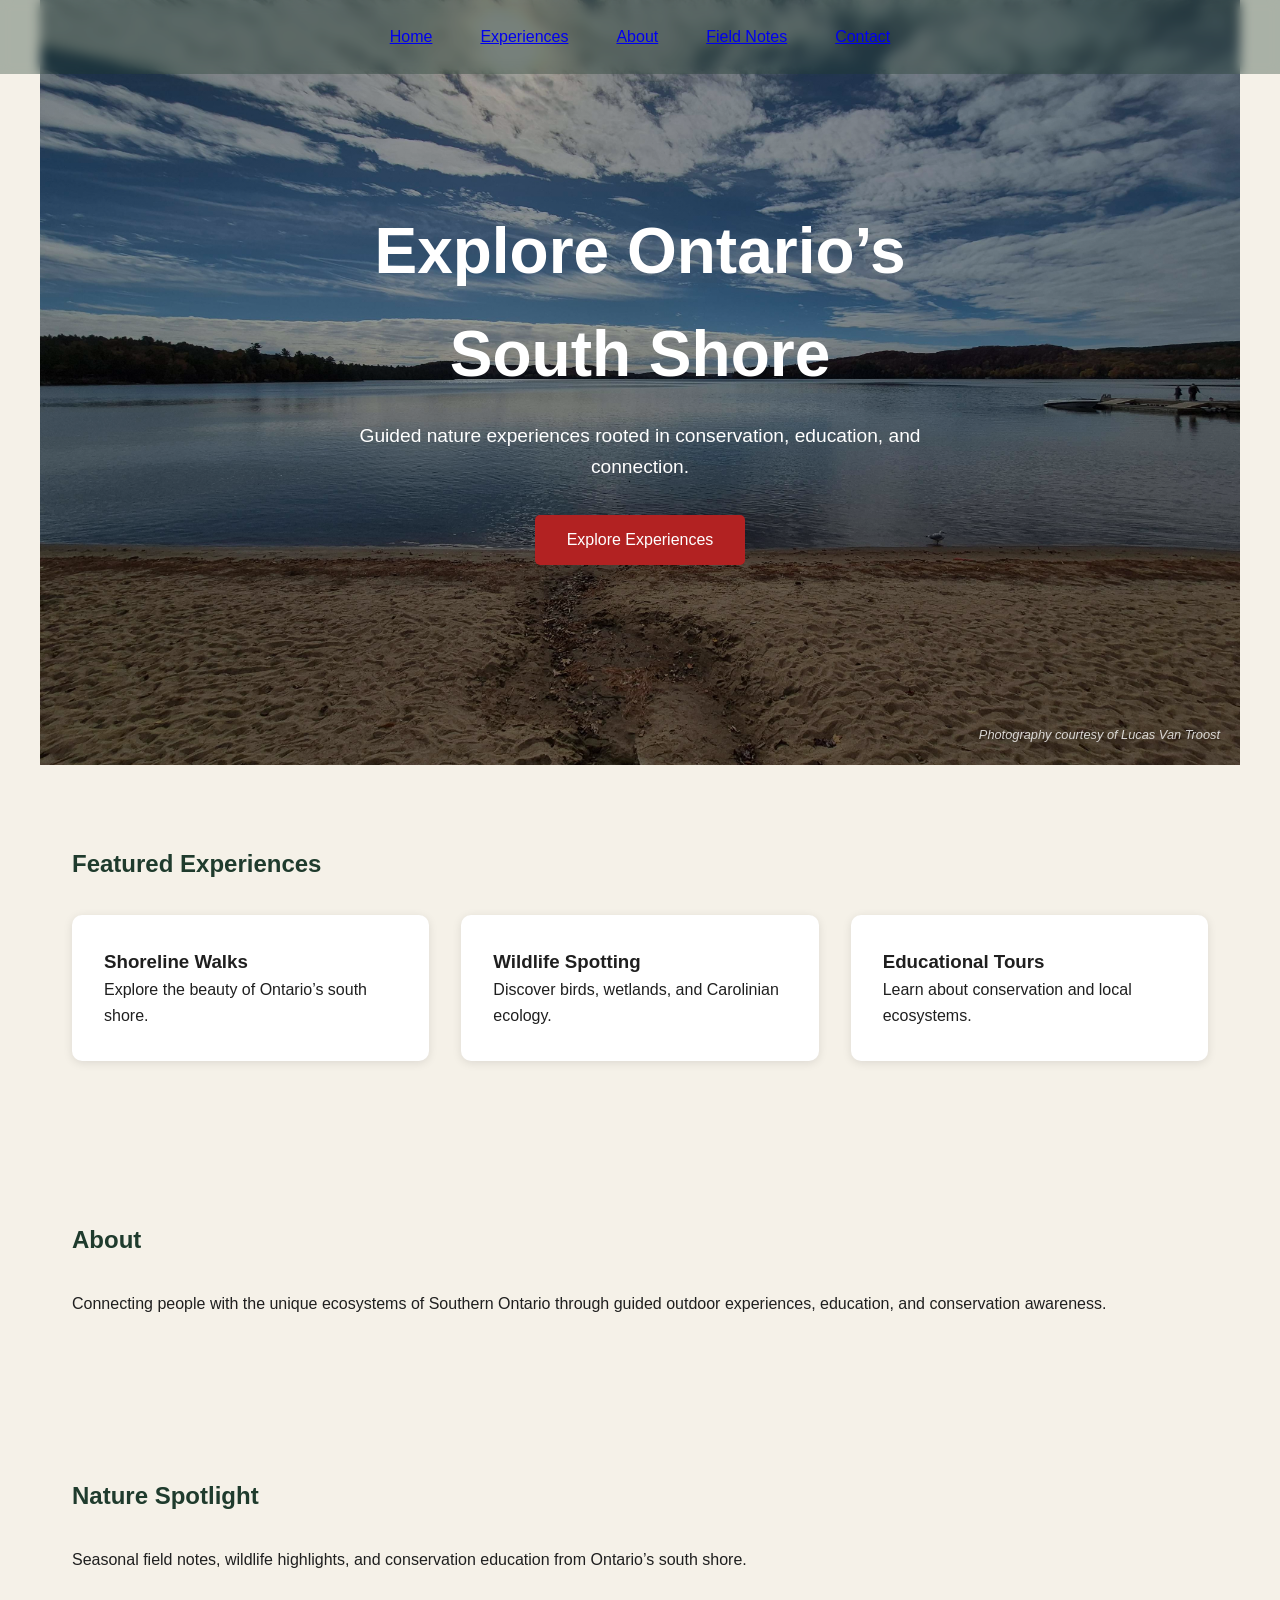
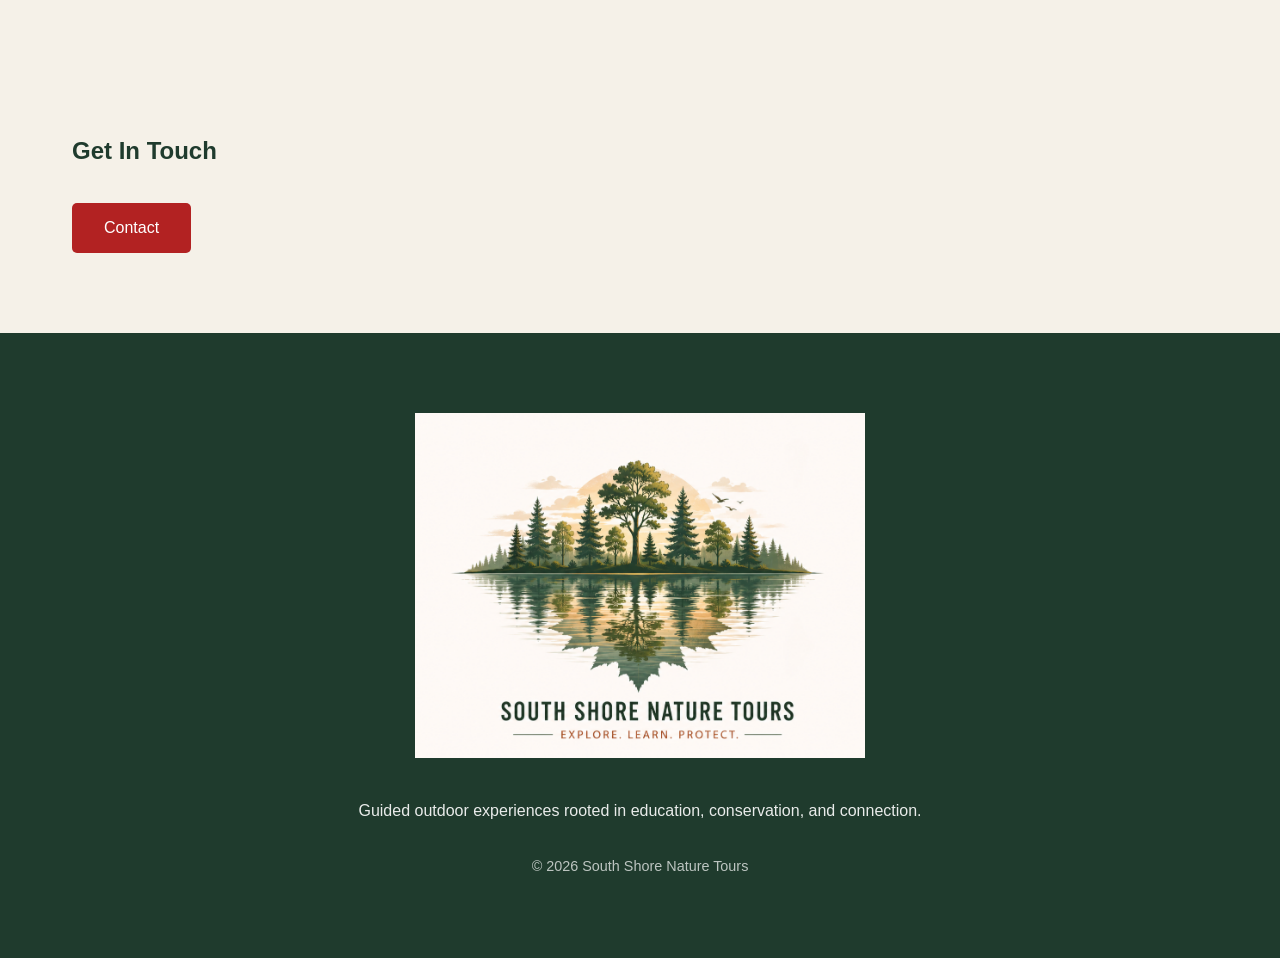
==== index.html @ 313e287e "Update index.html" ====
<!DOCTYPE html>
<html lang="en">

<head>

    <meta charset="UTF-8">
    <meta name="viewport" content="width=device-width, initial-scale=1.0">

    <title>South Shore Nature Tours</title>
<link rel="stylesheet" href="style.css">
    
</head>

<body>

    <header>

        <nav class="navbar">

            <ul class="nav-links">

                <li><a href="index.html">Home</a></li>
                <li><a href="#">Experiences</a></li>
                <li><a href="about.html">About</a></li>
                <li><a href="#">Field Notes</a></li>
                <li><a href="contact.html">Contact</a></li>

            </ul>

        </nav>

    </header>

    <section class="hero">

        <div class="hero-content">

            <h1>Explore Ontario’s South Shore</h1>

            <p>
                Guided nature experiences rooted in conservation,
                education, and connection.
            </p>

            <button>
                Explore Experiences
            </button>

        </div>

        <div class="photo-credit">
            Photography courtesy of Lucas Van Troost
        </div>

    </section>

    <section class="features">

        <h2>Featured Experiences</h2>

        <div class="cards">

            <div class="card">

                <h3>Shoreline Walks</h3>

                <p>
                    Explore the beauty of Ontario’s south shore.
                </p>

            </div>

            <div class="card">

                <h3>Wildlife Spotting</h3>

                <p>
                    Discover birds, wetlands, and Carolinian ecology.
                </p>

            </div>

            <div class="card">

                <h3>Educational Tours</h3>

                <p>
                    Learn about conservation and local ecosystems.
                </p>

            </div>

        </div>

    </section>

    <section class="about">

        <h2>About</h2>

        <p>
            Connecting people with the unique ecosystems of Southern Ontario
            through guided outdoor experiences, education, and conservation awareness.
        </p>

    </section>

    <section class="spotlight">

        <h2>Nature Spotlight</h2>

        <p>
            Seasonal field notes, wildlife highlights, and conservation
            education from Ontario’s south shore.
        </p>

    </section>

    <section class="contact">

        <h2>Get In Touch</h2>

        <button>
            Contact
        </button>

    </section>

    <footer>

    <img
        src="botlogo.png"
        alt="South Shore Nature Tours Logo"
        class="footer-logo"
    >

    <p class="footer-text">
        Guided outdoor experiences rooted in education,
        conservation, and connection.
    </p>

    <p class="copyright">
        © 2026 South Shore Nature Tours
    </p>

</footer>

</body>

</html>
---- style.css ----
* {
    margin: 0;
    padding: 0;
    box-sizing: border-box;
}

body {
    font-family: Arial, sans-serif;
    background-color: #f5f1e8;
    color: #1f1f1f;
    line-height: 1.6;
}

/* HEADER / NAVBAR */

header {
    position: absolute;
    top: 0;
    left: 0;
    width: 100%;
    z-index: 20;

    background: rgba(31, 59, 45, 0.35);
    backdrop-filter: blur(6px);
}

.navbar {
    display: flex;
    justify-content: center;
    align-items: center;

    padding: 1.5rem 2rem;
}

.logobanner-img {
    height: 35px;
    width: auto;
    display: block;
}

.nav-links {
    display: flex;
    gap: 2rem;

    list-style: none;
}

.nav-links {
    display: flex;
    gap: 3rem;

    list-style: none;
}

/* HERO */

.hero {
    position: relative;
    height: 85vh;

    display: flex;
    justify-content: center;
    align-items: center;

    text-align: center;
    color: white;

    background:
        linear-gradient(rgba(0,0,0,0.35), rgba(0,0,0,0.35)),
        url("pageheader.jpg");

    background-size: cover;
    background-position: center;
}

.hero-content {
    max-width: 700px;
    padding: 2rem;
}

.hero h1 {
    font-size: 4rem;
    margin-bottom: 1rem;
}

.hero p {
    font-size: 1.2rem;
    margin-bottom: 2rem;
}

button {
    padding: 1rem 2rem;

    border: none;
    border-radius: 5px;

    background-color: #b22222;
    color: white;

    font-size: 1rem;
    cursor: pointer;
}

.photo-credit {
    position: absolute;
    bottom: 20px;
    right: 20px;

    color: rgba(255,255,255,0.8);

    font-size: 0.8rem;
    font-style: italic;
}

/* MAIN SECTIONS */

section {
    max-width: 1200px;
    margin: auto;
    padding: 5rem 2rem;
}

h2 {
    margin-bottom: 2rem;
    color: #1f3b2d;
}

.cards {
    display: flex;
    gap: 2rem;
    flex-wrap: wrap;
}

.card {
    flex: 1 1 300px;

    background-color: white;

    padding: 2rem;

    border-radius: 10px;

    box-shadow: 0 2px 10px rgba(0,0,0,0.1);
}

/* ABOUT PAGE */

.about-page {
    max-width: 900px;
    margin: auto;
    padding: 7rem 2rem 5rem;
}

.about-page h1 {
    margin-bottom: 2rem;
    color: #1f3b2d;
}

.about-photo {
    width: 100%;
    max-width: 500px;

    display: block;

    margin: 2rem auto;

    border-radius: 10px;
}

/* FOOTER */

footer {
    background-color: #1f3b2d;
    color: white;

    text-align: center;

    padding: 5rem 2rem;
}

.footer-logo {
    width: 100%;
    max-width: 450px;

    margin-bottom: 2rem;
}

.footer-text {
    max-width: 600px;

    margin: 0 auto 2rem;

    opacity: 0.9;
}

.copyright {
    font-size: 0.9rem;
    opacity: 0.7;
}

/* MOBILE */

@media (max-width: 768px) {

    header {
        position: absolute;
    }

    .navbar {
        flex-direction: column;
        gap: 1rem;
        padding: 1rem;
    }

    .nav-links {
        flex-wrap: wrap;
        justify-content: center;
        gap: 1rem;
    }

    .logobanner-img {
        height: 30px;
    }

    .hero {
        height: auto;
        min-height: 85vh;
        padding: 9rem 1rem 5rem;
    }

    .hero h1 {
        font-size: 2.4rem;
    }

    .hero p {
        font-size: 1rem;
    }

    .photo-credit {
        right: 12px;
        bottom: 12px;
        font-size: 0.7rem;
    }

    .cards {
        flex-direction: column;
    }

    .footer-logo {
        max-width: 300px;
    }
}
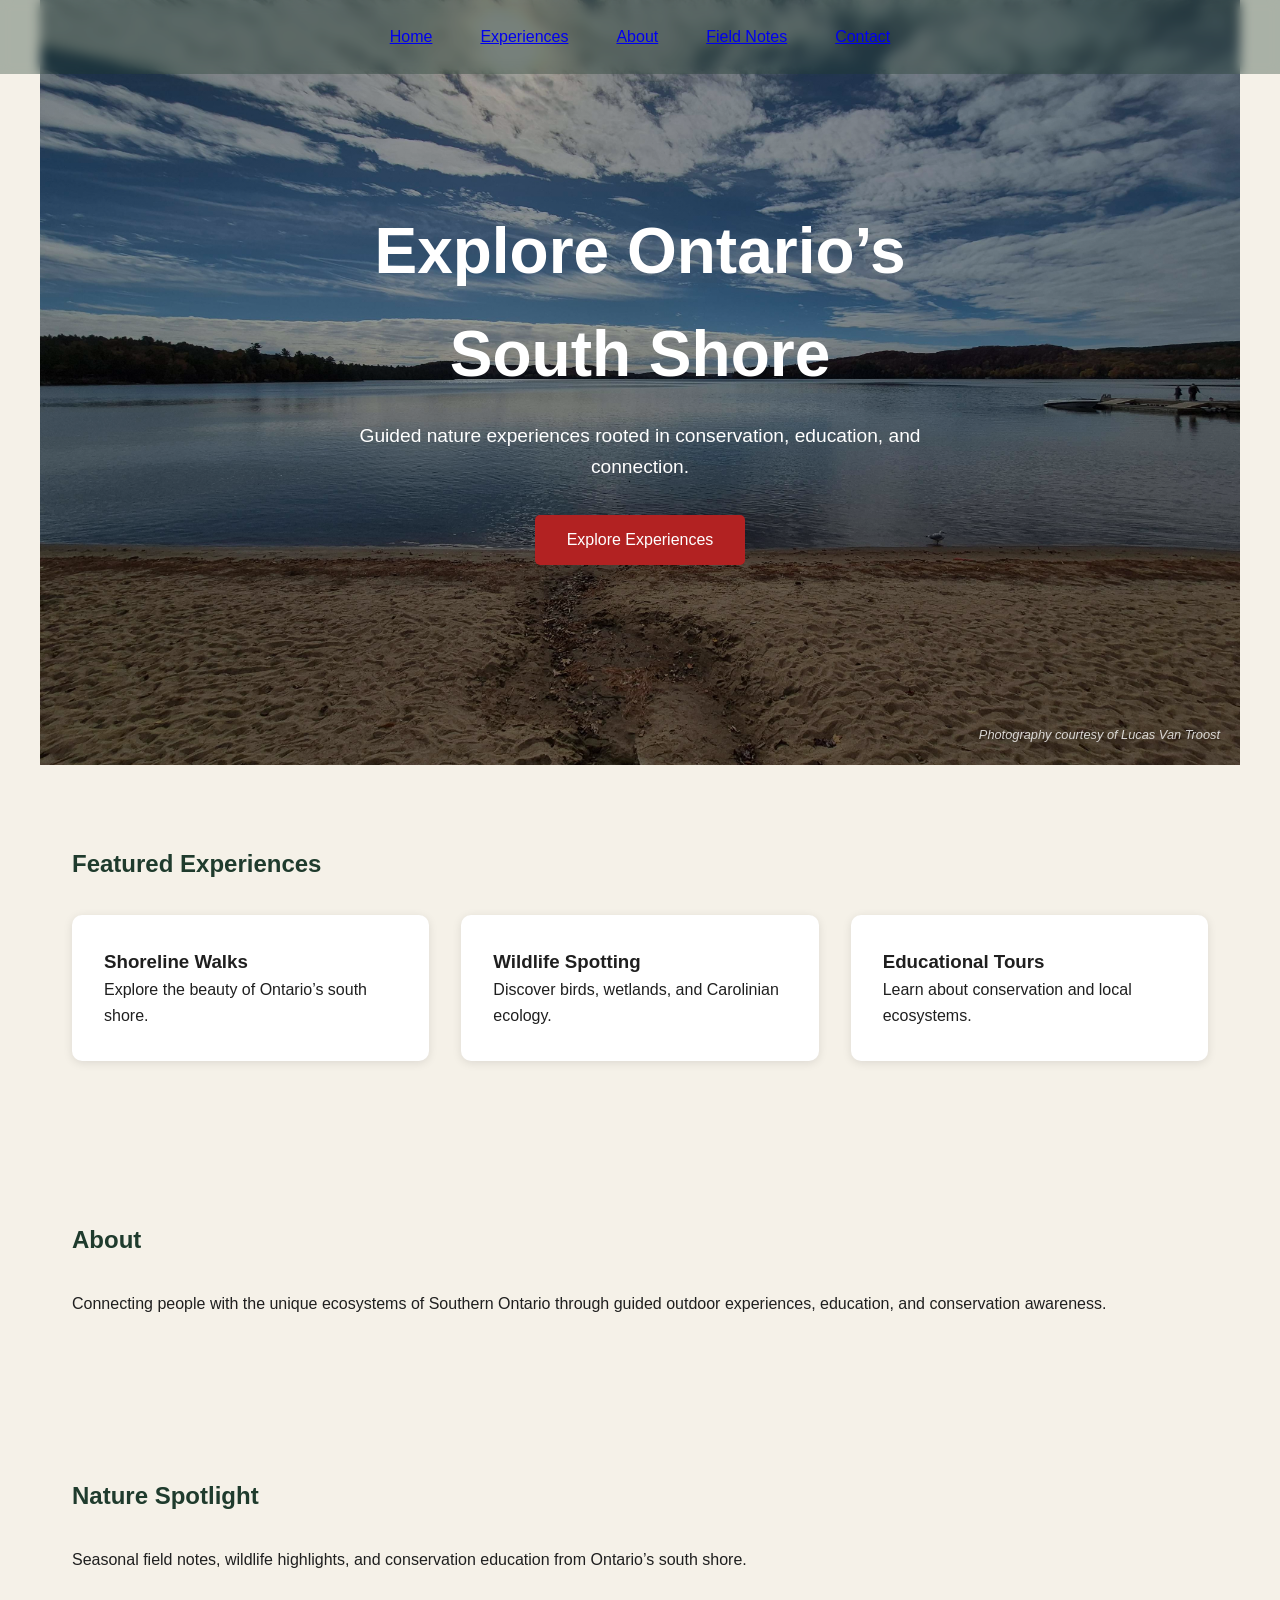
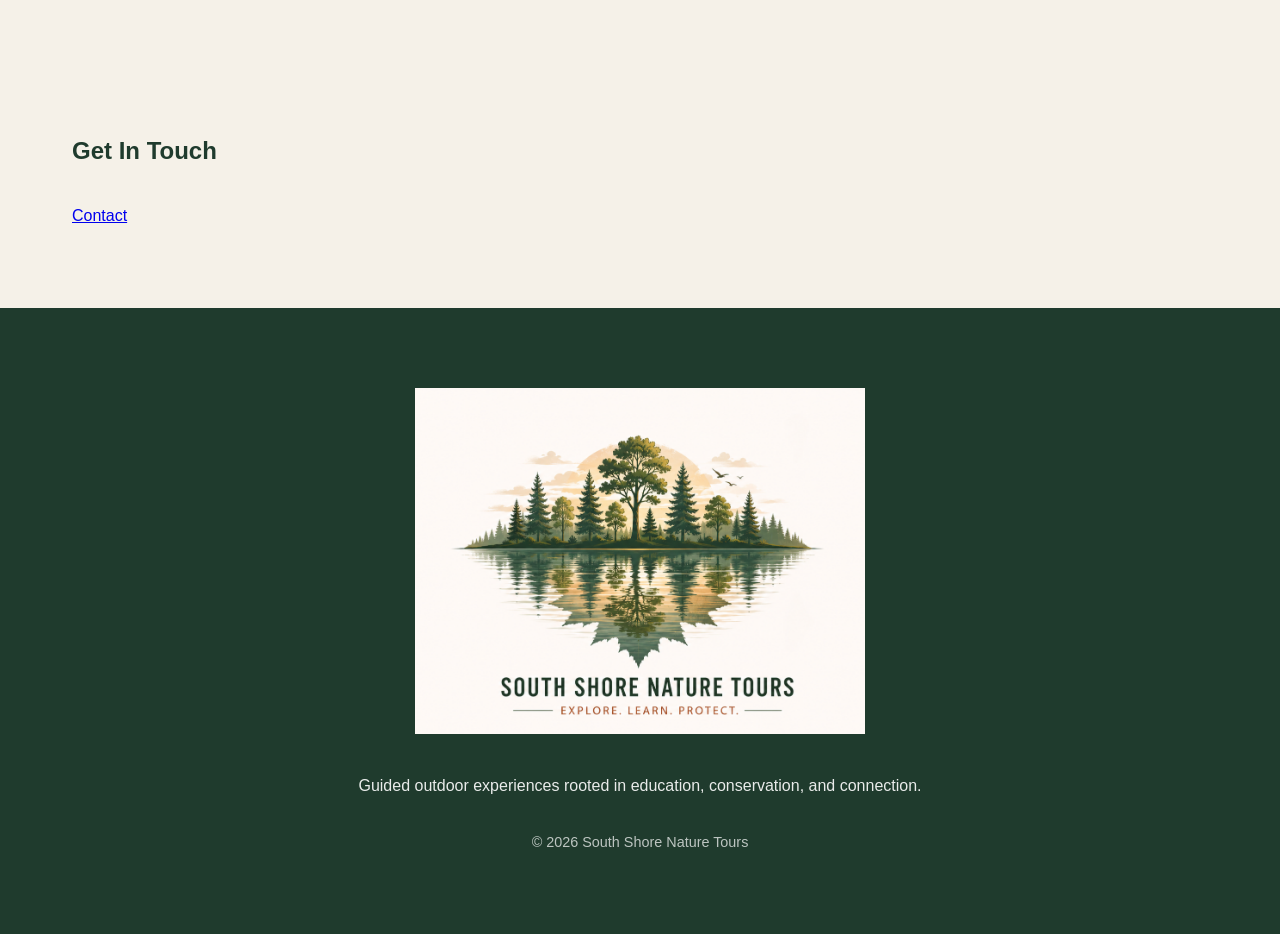
==== commit be20b616: "Update index.html" ====
--- a/index.html
+++ b/index.html
@@ -120,9 +120,9 @@
 
         <h2>Get In Touch</h2>
 
-        <button>
-            Contact
-        </button>
+        <a href="contact.html" class="button-link">
+    Contact
+        </a>
 
     </section>
 
--- a/style.css
+++ b/style.css
@@ -197,6 +197,55 @@
     font-size: 0.9rem;
     opacity: 0.7;
 }
+.social-links {
+    display: flex;
+    justify-content: center;
+    gap: 2rem;
+
+    margin-top: 2rem;
+}
+
+.social-links a {
+    color: #1f3b2d;
+
+    font-size: 3rem;
+
+    text-decoration: none;
+
+    transition: 0.3s ease;
+}
+
+.social-links a:hover {
+    transform: scale(1.15);
+}
+.social-links a {
+    color: #1f3b2d;
+
+    font-size: 3rem;
+
+    text-decoration: none;
+
+    transition: all 0.3s ease;
+}
+
+/* Instagram */
+.social-links a.instagram:hover {
+    color: #C13584;
+    transform: scale(1.15);
+}
+
+/* YouTube */
+.social-links a.youtube:hover {
+    color: #FF0000;
+    transform: scale(1.15);
+}
+
+/* Facebook */
+.social-links a.facebook:hover {
+    color: #1877F2;
+    transform: scale(1.15);
+}
+}
 
 /* MOBILE */
 
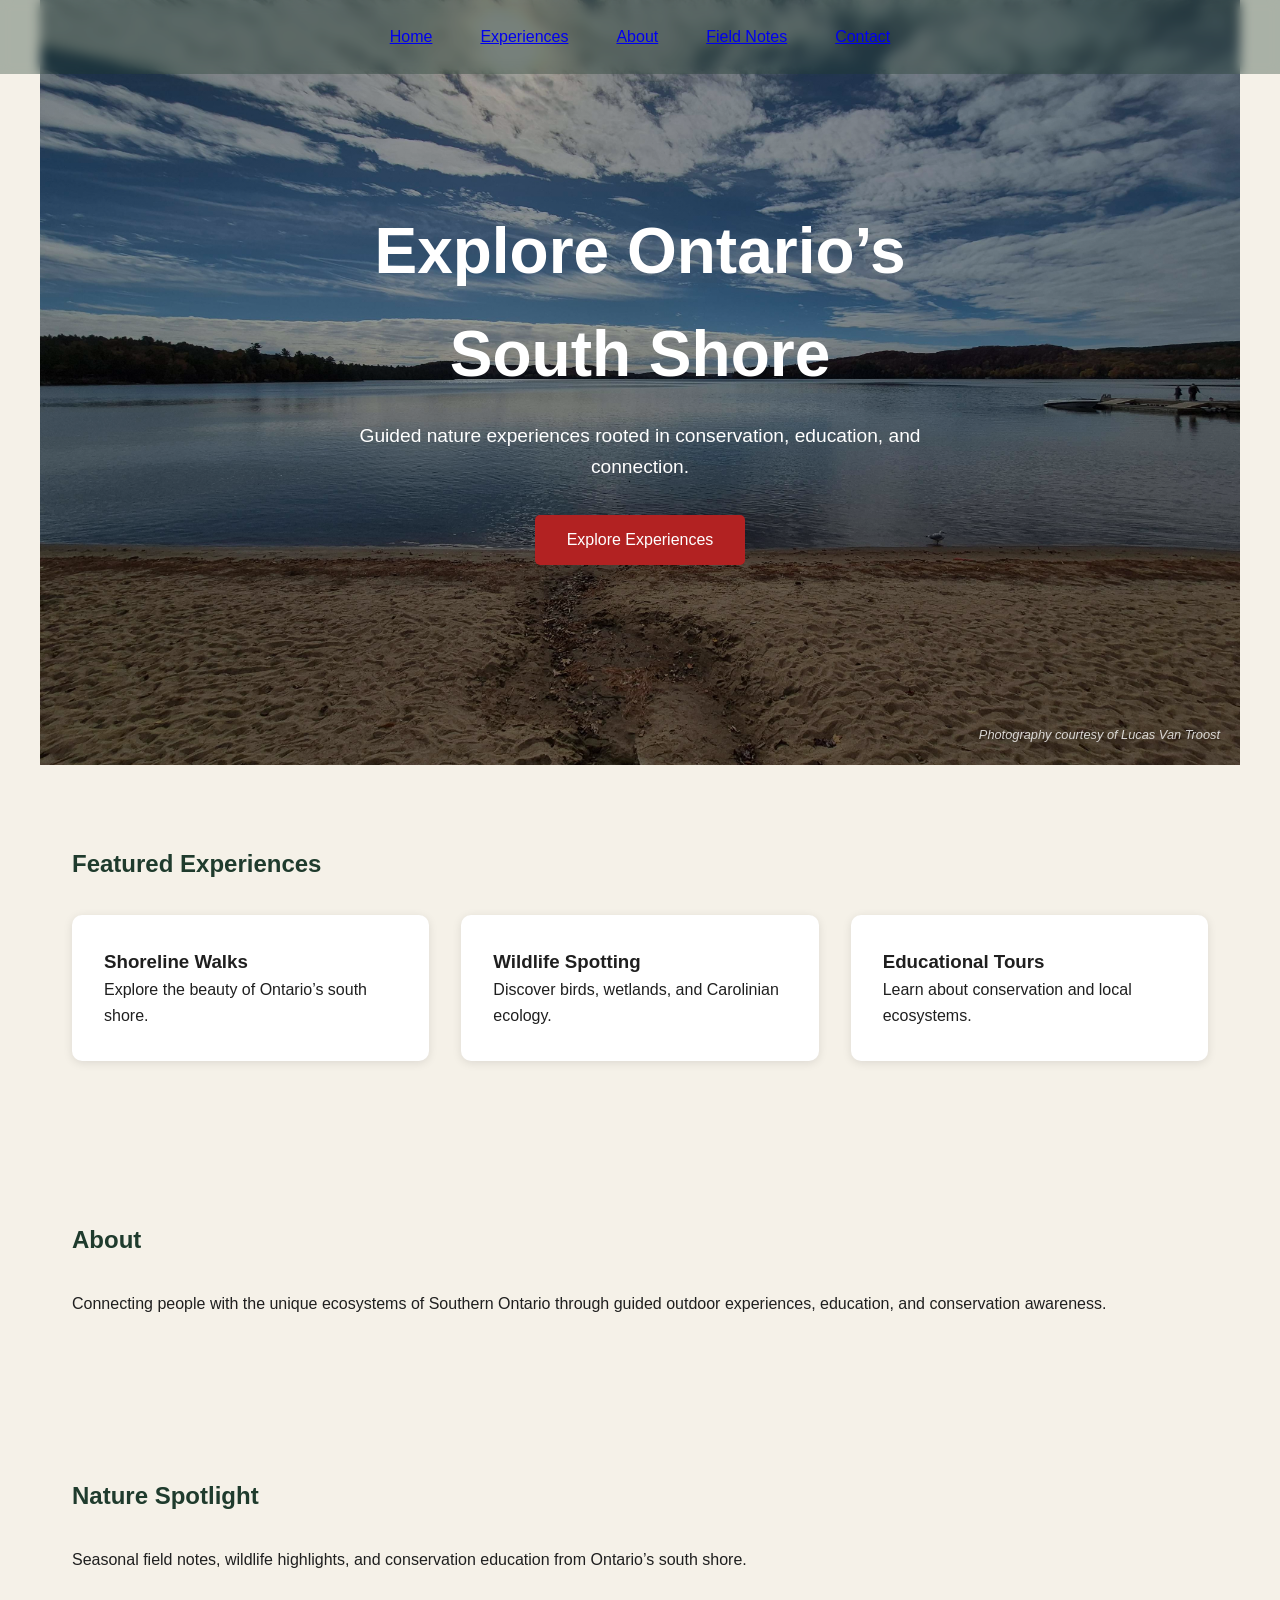
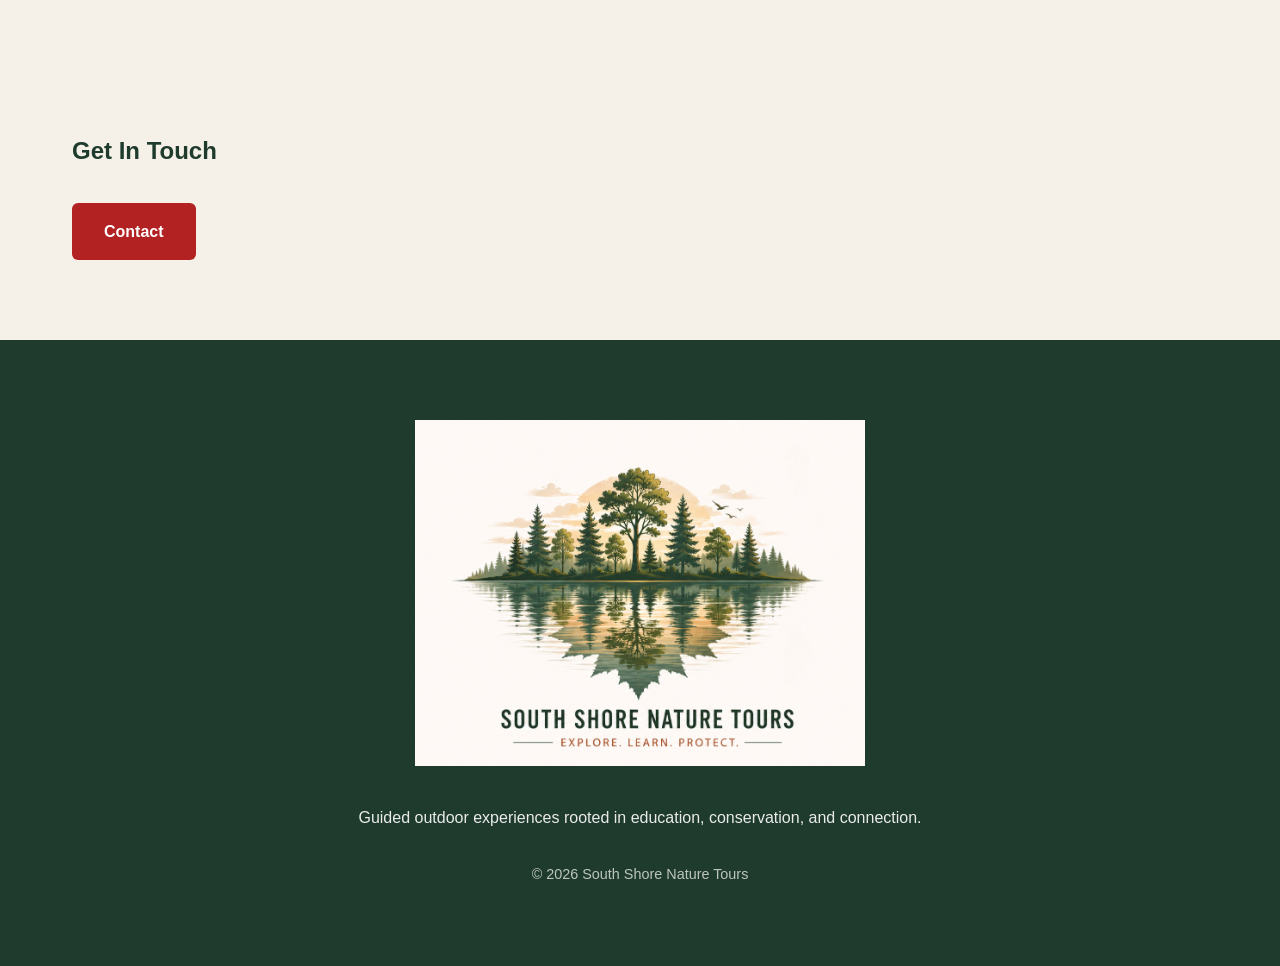
==== commit 3450cfec: "Update index.html" ====
--- a/index.html
+++ b/index.html
@@ -2,7 +2,26 @@
 <html lang="en">
 
 <head>
+<head>
 
+    <!-- Google tag (gtag.js) -->
+    <script async src="https://www.googletagmanager.com/gtag/js?id=G-XZQPD735HN"></script>
+    <script>
+      window.dataLayer = window.dataLayer || [];
+      function gtag(){dataLayer.push(arguments);}
+      gtag('js', new Date());
+
+      gtag('config', 'G-XZQPD735HN');
+    </script>
+
+    <meta charset="UTF-8">
+    <meta name="viewport" content="width=device-width, initial-scale=1.0">
+
+    <title>South Shore Nature Tours</title>
+
+    <link rel="stylesheet" href="style.css">
+
+</head>
     <meta charset="UTF-8">
     <meta name="viewport" content="width=device-width, initial-scale=1.0">
 
--- a/style.css
+++ b/style.css
@@ -245,6 +245,27 @@
     color: #1877F2;
     transform: scale(1.15);
 }
+.button-link {
+    display: inline-block;
+
+    padding: 1rem 2rem;
+
+    background-color: #b22222;
+    color: white;
+
+    text-decoration: none;
+    font-size: 1rem;
+    font-weight: bold;
+
+    border-radius: 6px;
+
+    transition: all 0.3s ease;
+}
+
+.button-link:hover {
+    background-color: #8b1a1a;
+    transform: translateY(-2px);
+}
 }
 
 /* MOBILE */
--- a/style.css
+++ b/style.css
@@ -245,6 +245,27 @@
     color: #1877F2;
     transform: scale(1.15);
 }
+.button-link {
+    display: inline-block;
+
+    padding: 1rem 2rem;
+
+    background-color: #b22222;
+    color: white;
+
+    text-decoration: none;
+    font-size: 1rem;
+    font-weight: bold;
+
+    border-radius: 6px;
+
+    transition: all 0.3s ease;
+}
+
+.button-link:hover {
+    background-color: #8b1a1a;
+    transform: translateY(-2px);
+}
 }
 
 /* MOBILE */
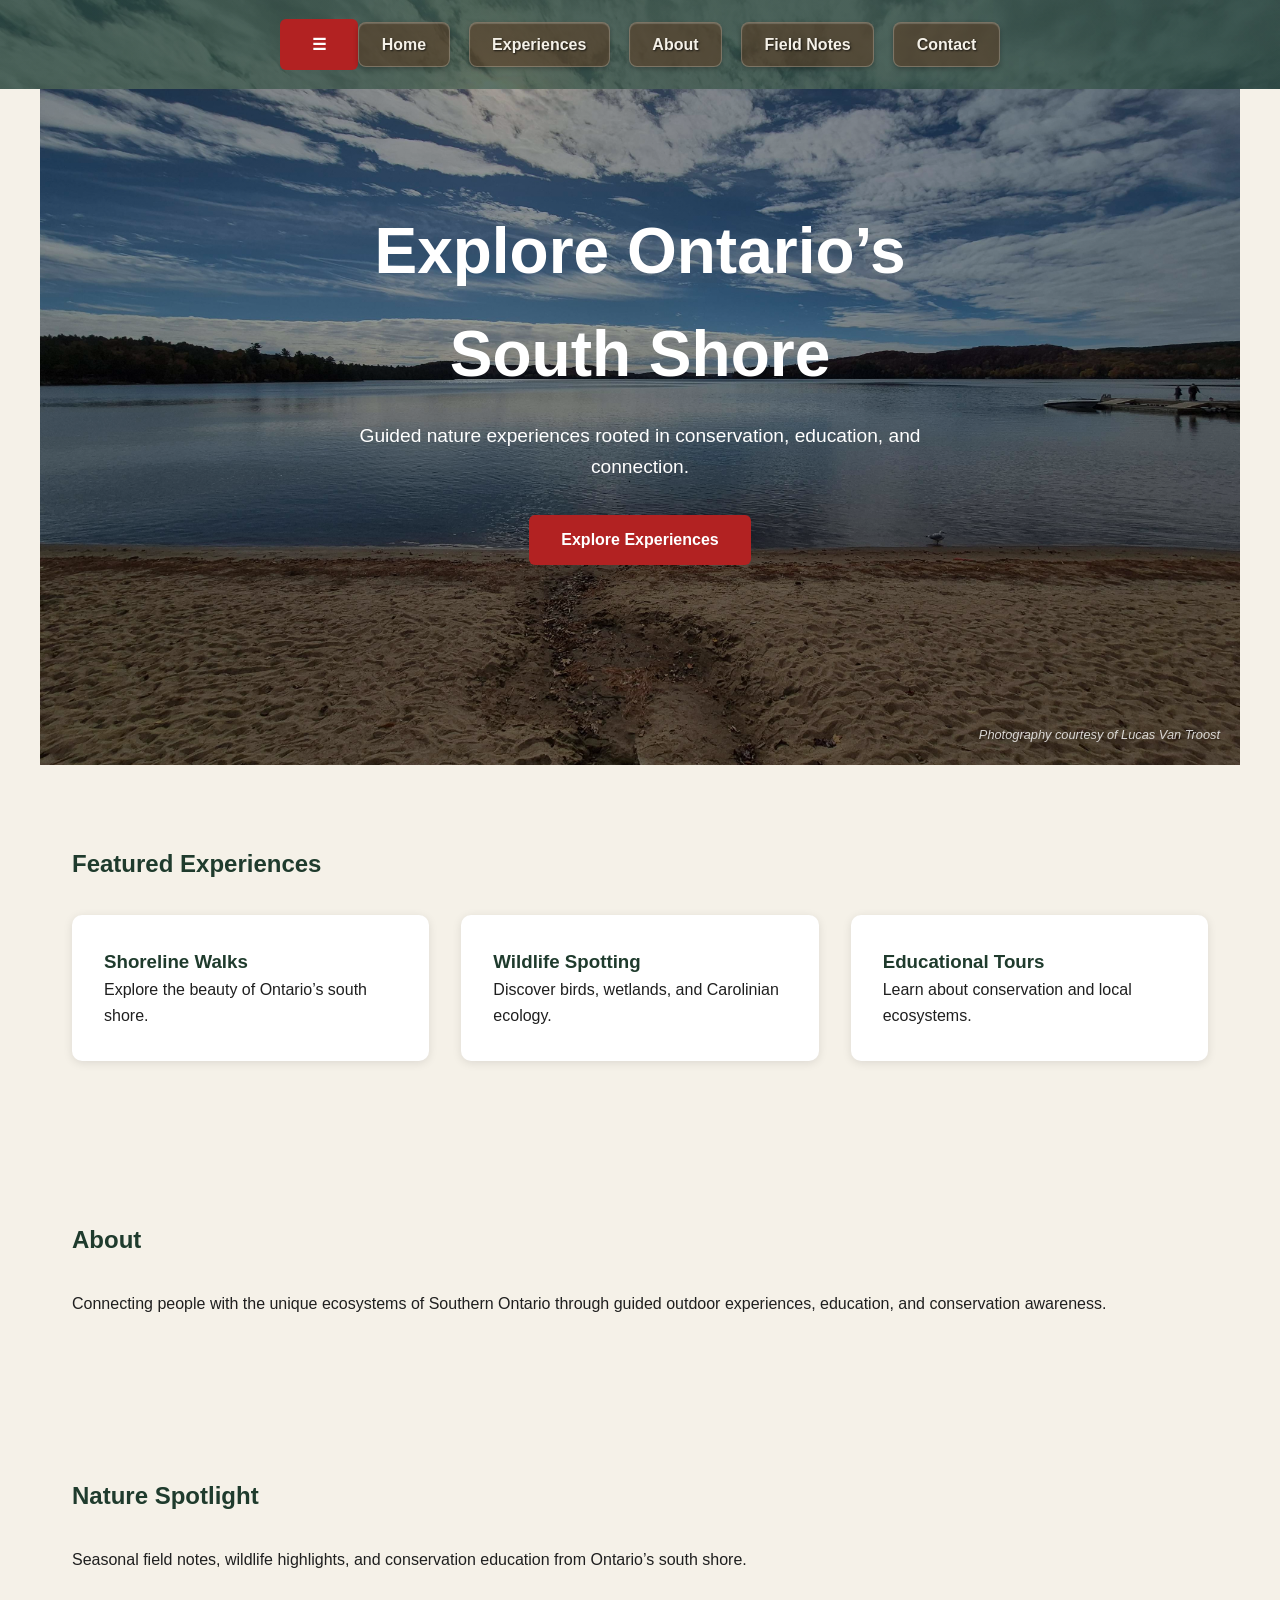
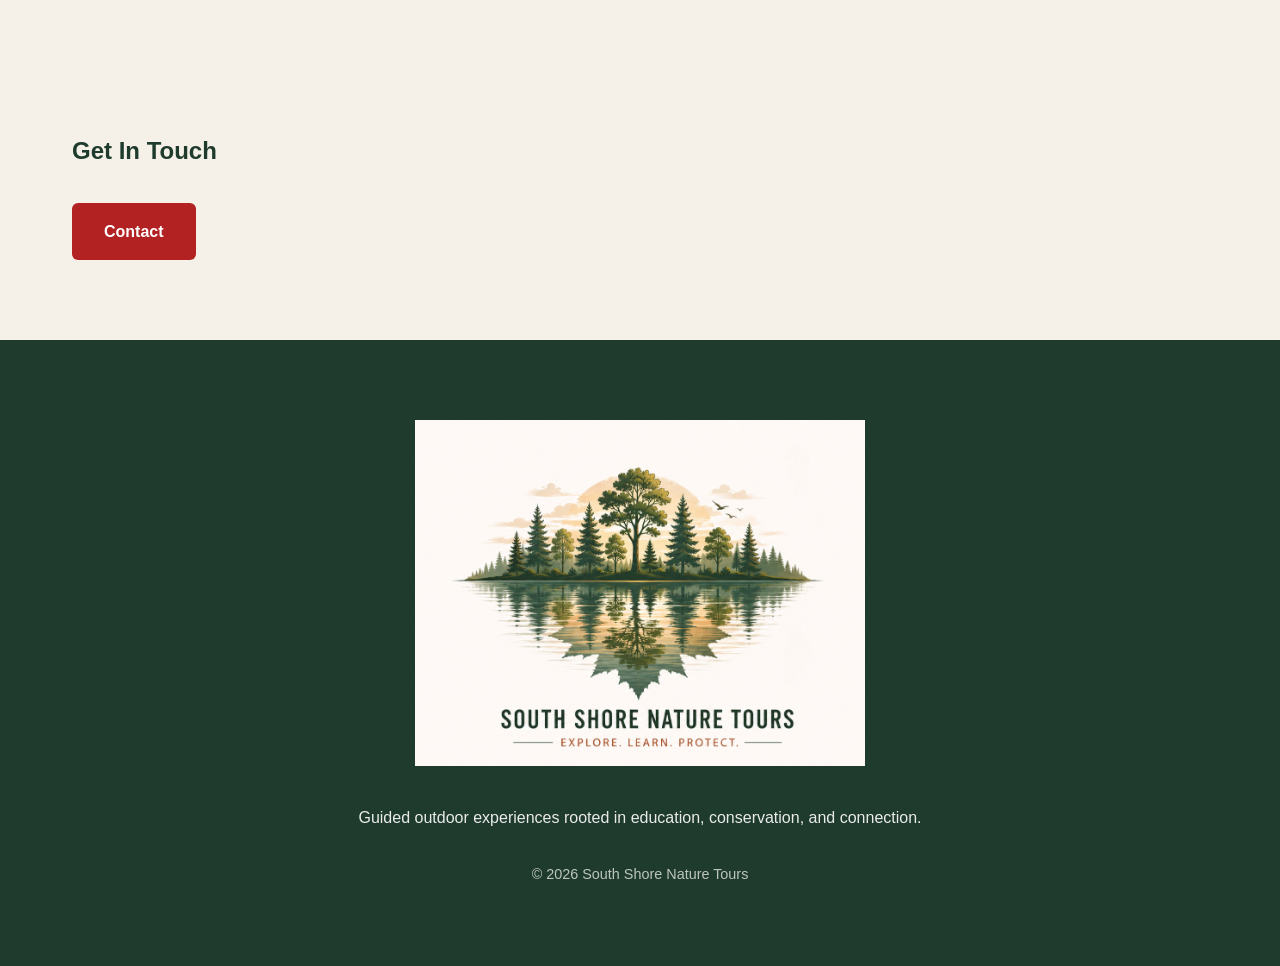
==== commit a8ddc697: "Update index.html" ====
--- a/index.html
+++ b/index.html
@@ -36,12 +36,16 @@
 
         <nav class="navbar">
 
+            <button class="menu-toggle" aria-label="Open navigation">
+              ☰
+            </button>
+
             <ul class="nav-links">
 
                 <li><a href="index.html">Home</a></li>
-                <li><a href="#">Experiences</a></li>
+                <li><a href="coming-soon.html">Experiences</a></li>
                 <li><a href="about.html">About</a></li>
-                <li><a href="#">Field Notes</a></li>
+                <li><a href="coming-soon.html">Field Notes</a></li>
                 <li><a href="contact.html">Contact</a></li>
 
             </ul>
--- a/style.css
+++ b/style.css
@@ -1,3 +1,7 @@
+/* =========================
+   RESET / GLOBAL
+========================= */
+
 * {
     margin: 0;
     padding: 0;
@@ -11,16 +15,39 @@
     line-height: 1.6;
 }
 
-/* HEADER / NAVBAR */
+/* General links */
+
+a {
+    color: #2f5a45;
+    text-decoration: none;
+}
+
+a:visited {
+    color: #2f5a45;
+}
+
+a:hover {
+    color: #4f7a5c;
+}
+
+/* =========================
+   HEADER / NAVBAR
+========================= */
 
 header {
-    position: absolute;
+    position: fixed;
     top: 0;
     left: 0;
     width: 100%;
     z-index: 20;
 
-    background: rgba(31, 59, 45, 0.35);
+    background:
+        linear-gradient(rgba(31, 59, 45, 0.72), rgba(31, 59, 45, 0.72)),
+        url("pageheader.jpg");
+
+    background-size: cover;
+    background-position: center top;
+
     backdrop-filter: blur(6px);
 }
 
@@ -29,34 +56,59 @@
     justify-content: center;
     align-items: center;
 
-    padding: 1.5rem 2rem;
-}
-
-.logobanner-img {
-    height: 35px;
-    width: auto;
-    display: block;
+    padding: 1.2rem 2rem;
 }
 
 .nav-links {
     display: flex;
-    gap: 2rem;
+    justify-content: center;
+    align-items: center;
+
+    gap: 1.2rem;
 
     list-style: none;
-}
-
-.nav-links {
-    display: flex;
-    gap: 3rem;
-
-    list-style: none;
-}
-
-/* HERO */
+    margin: 0;
+    padding: 0;
+}
+
+.nav-links a,
+.nav-links a:visited {
+    display: inline-block;
+
+    padding: 0.55rem 1.4rem;
+
+    color: #f5f1e8;
+    text-decoration: none;
+    font-weight: bold;
+
+    border-radius: 8px;
+
+    background: rgba(92, 58, 31, 0.55);
+    border: 1px solid rgba(245, 241, 232, 0.25);
+
+    box-shadow:
+        inset 0 1px 1px rgba(255,255,255,0.18),
+        0 2px 5px rgba(0,0,0,0.25);
+
+    text-shadow: 1px 1px 2px rgba(0,0,0,0.7);
+
+    transition: all 0.25s ease;
+}
+
+.nav-links a:hover {
+    background: rgba(120, 76, 38, 0.7);
+    color: white;
+    text-decoration: none;
+    transform: translateY(-1px);
+}
+
+/* =========================
+   HERO
+========================= */
 
 .hero {
     position: relative;
-    height: 85vh;
+    min-height: 85vh;
 
     display: flex;
     justify-content: center;
@@ -88,23 +140,10 @@
     margin-bottom: 2rem;
 }
 
-button {
-    padding: 1rem 2rem;
-
-    border: none;
-    border-radius: 5px;
-
-    background-color: #b22222;
-    color: white;
-
-    font-size: 1rem;
-    cursor: pointer;
-}
-
 .photo-credit {
     position: absolute;
+    right: 20px;
     bottom: 20px;
-    right: 20px;
 
     color: rgba(255,255,255,0.8);
 
@@ -112,7 +151,43 @@
     font-style: italic;
 }
 
-/* MAIN SECTIONS */
+/* =========================
+   BUTTONS
+========================= */
+
+button,
+.button-link {
+    display: inline-block;
+
+    padding: 1rem 2rem;
+
+    background-color: #b22222;
+    color: white;
+
+    border: none;
+    border-radius: 6px;
+
+    text-decoration: none;
+    font-size: 1rem;
+    font-weight: bold;
+
+    cursor: pointer;
+
+    transition: all 0.3s ease;
+}
+
+button:hover,
+.button-link:hover {
+    background-color: #8b1a1a;
+    color: white;
+    text-decoration: none;
+
+    transform: translateY(-2px);
+}
+
+/* =========================
+   MAIN SECTIONS
+========================= */
 
 section {
     max-width: 1200px;
@@ -120,9 +195,19 @@
     padding: 5rem 2rem;
 }
 
+h1,
+h2,
+h3 {
+    color: #1f3b2d;
+}
+
+.hero h1,
+.hero p {
+    color: white;
+}
+
 h2 {
     margin-bottom: 2rem;
-    color: #1f3b2d;
 }
 
 .cards {
@@ -143,17 +228,18 @@
     box-shadow: 0 2px 10px rgba(0,0,0,0.1);
 }
 
-/* ABOUT PAGE */
+/* =========================
+   ABOUT PAGE
+========================= */
 
 .about-page {
     max-width: 900px;
     margin: auto;
-    padding: 7rem 2rem 5rem;
+    padding: 8rem 2rem 5rem;
 }
 
 .about-page h1 {
     margin-bottom: 2rem;
-    color: #1f3b2d;
 }
 
 .about-photo {
@@ -167,7 +253,72 @@
     border-radius: 10px;
 }
 
-/* FOOTER */
+/* =========================
+   CONTACT PAGE
+========================= */
+
+.social-links {
+    display: flex;
+    justify-content: center;
+    gap: 2rem;
+
+    margin-top: 2rem;
+}
+
+.social-links a {
+    color: #1f3b2d;
+
+    font-size: 3rem;
+
+    text-decoration: none;
+
+    transition: all 0.3s ease;
+}
+
+.social-links a.instagram:hover {
+    color: #C13584;
+    transform: scale(1.15);
+}
+
+.social-links a.youtube:hover {
+    color: #FF0000;
+    transform: scale(1.15);
+}
+
+.social-links a.facebook:hover {
+    color: #1877F2;
+    transform: scale(1.15);
+}
+
+/* =========================
+   COMING SOON PAGE
+========================= */
+
+.construction-page {
+    min-height: 70vh;
+
+    display: flex;
+    flex-direction: column;
+    justify-content: center;
+    align-items: center;
+
+    text-align: center;
+
+    padding: 8rem 2rem;
+}
+
+.construction-page h1 {
+    margin-bottom: 1rem;
+}
+
+.construction-page p {
+    max-width: 600px;
+    margin-bottom: 1.5rem;
+}
+
+/* =========================
+   FOOTER
+========================= */
 
 footer {
     background-color: #1f3b2d;
@@ -197,103 +348,39 @@
     font-size: 0.9rem;
     opacity: 0.7;
 }
-.social-links {
-    display: flex;
-    justify-content: center;
-    gap: 2rem;
-
-    margin-top: 2rem;
-}
-
-.social-links a {
-    color: #1f3b2d;
-
-    font-size: 3rem;
-
-    text-decoration: none;
-
-    transition: 0.3s ease;
-}
-
-.social-links a:hover {
-    transform: scale(1.15);
-}
-.social-links a {
-    color: #1f3b2d;
-
-    font-size: 3rem;
-
-    text-decoration: none;
-
-    transition: all 0.3s ease;
-}
-
-/* Instagram */
-.social-links a.instagram:hover {
-    color: #C13584;
-    transform: scale(1.15);
-}
-
-/* YouTube */
-.social-links a.youtube:hover {
-    color: #FF0000;
-    transform: scale(1.15);
-}
-
-/* Facebook */
-.social-links a.facebook:hover {
-    color: #1877F2;
-    transform: scale(1.15);
-}
-.button-link {
-    display: inline-block;
-
-    padding: 1rem 2rem;
-
-    background-color: #b22222;
-    color: white;
-
-    text-decoration: none;
-    font-size: 1rem;
-    font-weight: bold;
-
-    border-radius: 6px;
-
-    transition: all 0.3s ease;
-}
-
-.button-link:hover {
-    background-color: #8b1a1a;
-    transform: translateY(-2px);
-}
-}
-
-/* MOBILE */
+
+/* =========================
+   MOBILE
+========================= */
 
 @media (max-width: 768px) {
-
-    header {
-        position: absolute;
-    }
 
     .navbar {
         flex-direction: column;
         gap: 1rem;
+
         padding: 1rem;
     }
 
     .nav-links {
         flex-wrap: wrap;
         justify-content: center;
-        gap: 1rem;
+        gap: 0.75rem;
+    }
+
+    .nav-links a,
+    .nav-links a:visited {
+        width: 115px;
+        height: 50px;
+
+        font-size: 0.9rem;
     }
 
     .logobanner-img {
-        height: 30px;
+        height: 32px;
     }
 
     .hero {
-        height: auto;
         min-height: 85vh;
         padding: 9rem 1rem 5rem;
     }
@@ -309,6 +396,7 @@
     .photo-credit {
         right: 12px;
         bottom: 12px;
+
         font-size: 0.7rem;
     }
 
@@ -316,6 +404,10 @@
         flex-direction: column;
     }
 
+    .social-links {
+        gap: 1.5rem;
+    }
+
     .footer-logo {
         max-width: 300px;
     }
--- a/style.css
+++ b/style.css
@@ -1,3 +1,7 @@
+/* =========================
+   RESET / GLOBAL
+========================= */
+
 * {
     margin: 0;
     padding: 0;
@@ -11,16 +15,39 @@
     line-height: 1.6;
 }
 
-/* HEADER / NAVBAR */
+/* General links */
+
+a {
+    color: #2f5a45;
+    text-decoration: none;
+}
+
+a:visited {
+    color: #2f5a45;
+}
+
+a:hover {
+    color: #4f7a5c;
+}
+
+/* =========================
+   HEADER / NAVBAR
+========================= */
 
 header {
-    position: absolute;
+    position: fixed;
     top: 0;
     left: 0;
     width: 100%;
     z-index: 20;
 
-    background: rgba(31, 59, 45, 0.35);
+    background:
+        linear-gradient(rgba(31, 59, 45, 0.72), rgba(31, 59, 45, 0.72)),
+        url("pageheader.jpg");
+
+    background-size: cover;
+    background-position: center top;
+
     backdrop-filter: blur(6px);
 }
 
@@ -29,34 +56,59 @@
     justify-content: center;
     align-items: center;
 
-    padding: 1.5rem 2rem;
-}
-
-.logobanner-img {
-    height: 35px;
-    width: auto;
-    display: block;
+    padding: 1.2rem 2rem;
 }
 
 .nav-links {
     display: flex;
-    gap: 2rem;
+    justify-content: center;
+    align-items: center;
+
+    gap: 1.2rem;
 
     list-style: none;
-}
-
-.nav-links {
-    display: flex;
-    gap: 3rem;
-
-    list-style: none;
-}
-
-/* HERO */
+    margin: 0;
+    padding: 0;
+}
+
+.nav-links a,
+.nav-links a:visited {
+    display: inline-block;
+
+    padding: 0.55rem 1.4rem;
+
+    color: #f5f1e8;
+    text-decoration: none;
+    font-weight: bold;
+
+    border-radius: 8px;
+
+    background: rgba(92, 58, 31, 0.55);
+    border: 1px solid rgba(245, 241, 232, 0.25);
+
+    box-shadow:
+        inset 0 1px 1px rgba(255,255,255,0.18),
+        0 2px 5px rgba(0,0,0,0.25);
+
+    text-shadow: 1px 1px 2px rgba(0,0,0,0.7);
+
+    transition: all 0.25s ease;
+}
+
+.nav-links a:hover {
+    background: rgba(120, 76, 38, 0.7);
+    color: white;
+    text-decoration: none;
+    transform: translateY(-1px);
+}
+
+/* =========================
+   HERO
+========================= */
 
 .hero {
     position: relative;
-    height: 85vh;
+    min-height: 85vh;
 
     display: flex;
     justify-content: center;
@@ -88,23 +140,10 @@
     margin-bottom: 2rem;
 }
 
-button {
-    padding: 1rem 2rem;
-
-    border: none;
-    border-radius: 5px;
-
-    background-color: #b22222;
-    color: white;
-
-    font-size: 1rem;
-    cursor: pointer;
-}
-
 .photo-credit {
     position: absolute;
+    right: 20px;
     bottom: 20px;
-    right: 20px;
 
     color: rgba(255,255,255,0.8);
 
@@ -112,7 +151,43 @@
     font-style: italic;
 }
 
-/* MAIN SECTIONS */
+/* =========================
+   BUTTONS
+========================= */
+
+button,
+.button-link {
+    display: inline-block;
+
+    padding: 1rem 2rem;
+
+    background-color: #b22222;
+    color: white;
+
+    border: none;
+    border-radius: 6px;
+
+    text-decoration: none;
+    font-size: 1rem;
+    font-weight: bold;
+
+    cursor: pointer;
+
+    transition: all 0.3s ease;
+}
+
+button:hover,
+.button-link:hover {
+    background-color: #8b1a1a;
+    color: white;
+    text-decoration: none;
+
+    transform: translateY(-2px);
+}
+
+/* =========================
+   MAIN SECTIONS
+========================= */
 
 section {
     max-width: 1200px;
@@ -120,9 +195,19 @@
     padding: 5rem 2rem;
 }
 
+h1,
+h2,
+h3 {
+    color: #1f3b2d;
+}
+
+.hero h1,
+.hero p {
+    color: white;
+}
+
 h2 {
     margin-bottom: 2rem;
-    color: #1f3b2d;
 }
 
 .cards {
@@ -143,17 +228,18 @@
     box-shadow: 0 2px 10px rgba(0,0,0,0.1);
 }
 
-/* ABOUT PAGE */
+/* =========================
+   ABOUT PAGE
+========================= */
 
 .about-page {
     max-width: 900px;
     margin: auto;
-    padding: 7rem 2rem 5rem;
+    padding: 8rem 2rem 5rem;
 }
 
 .about-page h1 {
     margin-bottom: 2rem;
-    color: #1f3b2d;
 }
 
 .about-photo {
@@ -167,7 +253,72 @@
     border-radius: 10px;
 }
 
-/* FOOTER */
+/* =========================
+   CONTACT PAGE
+========================= */
+
+.social-links {
+    display: flex;
+    justify-content: center;
+    gap: 2rem;
+
+    margin-top: 2rem;
+}
+
+.social-links a {
+    color: #1f3b2d;
+
+    font-size: 3rem;
+
+    text-decoration: none;
+
+    transition: all 0.3s ease;
+}
+
+.social-links a.instagram:hover {
+    color: #C13584;
+    transform: scale(1.15);
+}
+
+.social-links a.youtube:hover {
+    color: #FF0000;
+    transform: scale(1.15);
+}
+
+.social-links a.facebook:hover {
+    color: #1877F2;
+    transform: scale(1.15);
+}
+
+/* =========================
+   COMING SOON PAGE
+========================= */
+
+.construction-page {
+    min-height: 70vh;
+
+    display: flex;
+    flex-direction: column;
+    justify-content: center;
+    align-items: center;
+
+    text-align: center;
+
+    padding: 8rem 2rem;
+}
+
+.construction-page h1 {
+    margin-bottom: 1rem;
+}
+
+.construction-page p {
+    max-width: 600px;
+    margin-bottom: 1.5rem;
+}
+
+/* =========================
+   FOOTER
+========================= */
 
 footer {
     background-color: #1f3b2d;
@@ -197,103 +348,39 @@
     font-size: 0.9rem;
     opacity: 0.7;
 }
-.social-links {
-    display: flex;
-    justify-content: center;
-    gap: 2rem;
-
-    margin-top: 2rem;
-}
-
-.social-links a {
-    color: #1f3b2d;
-
-    font-size: 3rem;
-
-    text-decoration: none;
-
-    transition: 0.3s ease;
-}
-
-.social-links a:hover {
-    transform: scale(1.15);
-}
-.social-links a {
-    color: #1f3b2d;
-
-    font-size: 3rem;
-
-    text-decoration: none;
-
-    transition: all 0.3s ease;
-}
-
-/* Instagram */
-.social-links a.instagram:hover {
-    color: #C13584;
-    transform: scale(1.15);
-}
-
-/* YouTube */
-.social-links a.youtube:hover {
-    color: #FF0000;
-    transform: scale(1.15);
-}
-
-/* Facebook */
-.social-links a.facebook:hover {
-    color: #1877F2;
-    transform: scale(1.15);
-}
-.button-link {
-    display: inline-block;
-
-    padding: 1rem 2rem;
-
-    background-color: #b22222;
-    color: white;
-
-    text-decoration: none;
-    font-size: 1rem;
-    font-weight: bold;
-
-    border-radius: 6px;
-
-    transition: all 0.3s ease;
-}
-
-.button-link:hover {
-    background-color: #8b1a1a;
-    transform: translateY(-2px);
-}
-}
-
-/* MOBILE */
+
+/* =========================
+   MOBILE
+========================= */
 
 @media (max-width: 768px) {
-
-    header {
-        position: absolute;
-    }
 
     .navbar {
         flex-direction: column;
         gap: 1rem;
+
         padding: 1rem;
     }
 
     .nav-links {
         flex-wrap: wrap;
         justify-content: center;
-        gap: 1rem;
+        gap: 0.75rem;
+    }
+
+    .nav-links a,
+    .nav-links a:visited {
+        width: 115px;
+        height: 50px;
+
+        font-size: 0.9rem;
     }
 
     .logobanner-img {
-        height: 30px;
+        height: 32px;
     }
 
     .hero {
-        height: auto;
         min-height: 85vh;
         padding: 9rem 1rem 5rem;
     }
@@ -309,6 +396,7 @@
     .photo-credit {
         right: 12px;
         bottom: 12px;
+
         font-size: 0.7rem;
     }
 
@@ -316,6 +404,10 @@
         flex-direction: column;
     }
 
+    .social-links {
+        gap: 1.5rem;
+    }
+
     .footer-logo {
         max-width: 300px;
     }
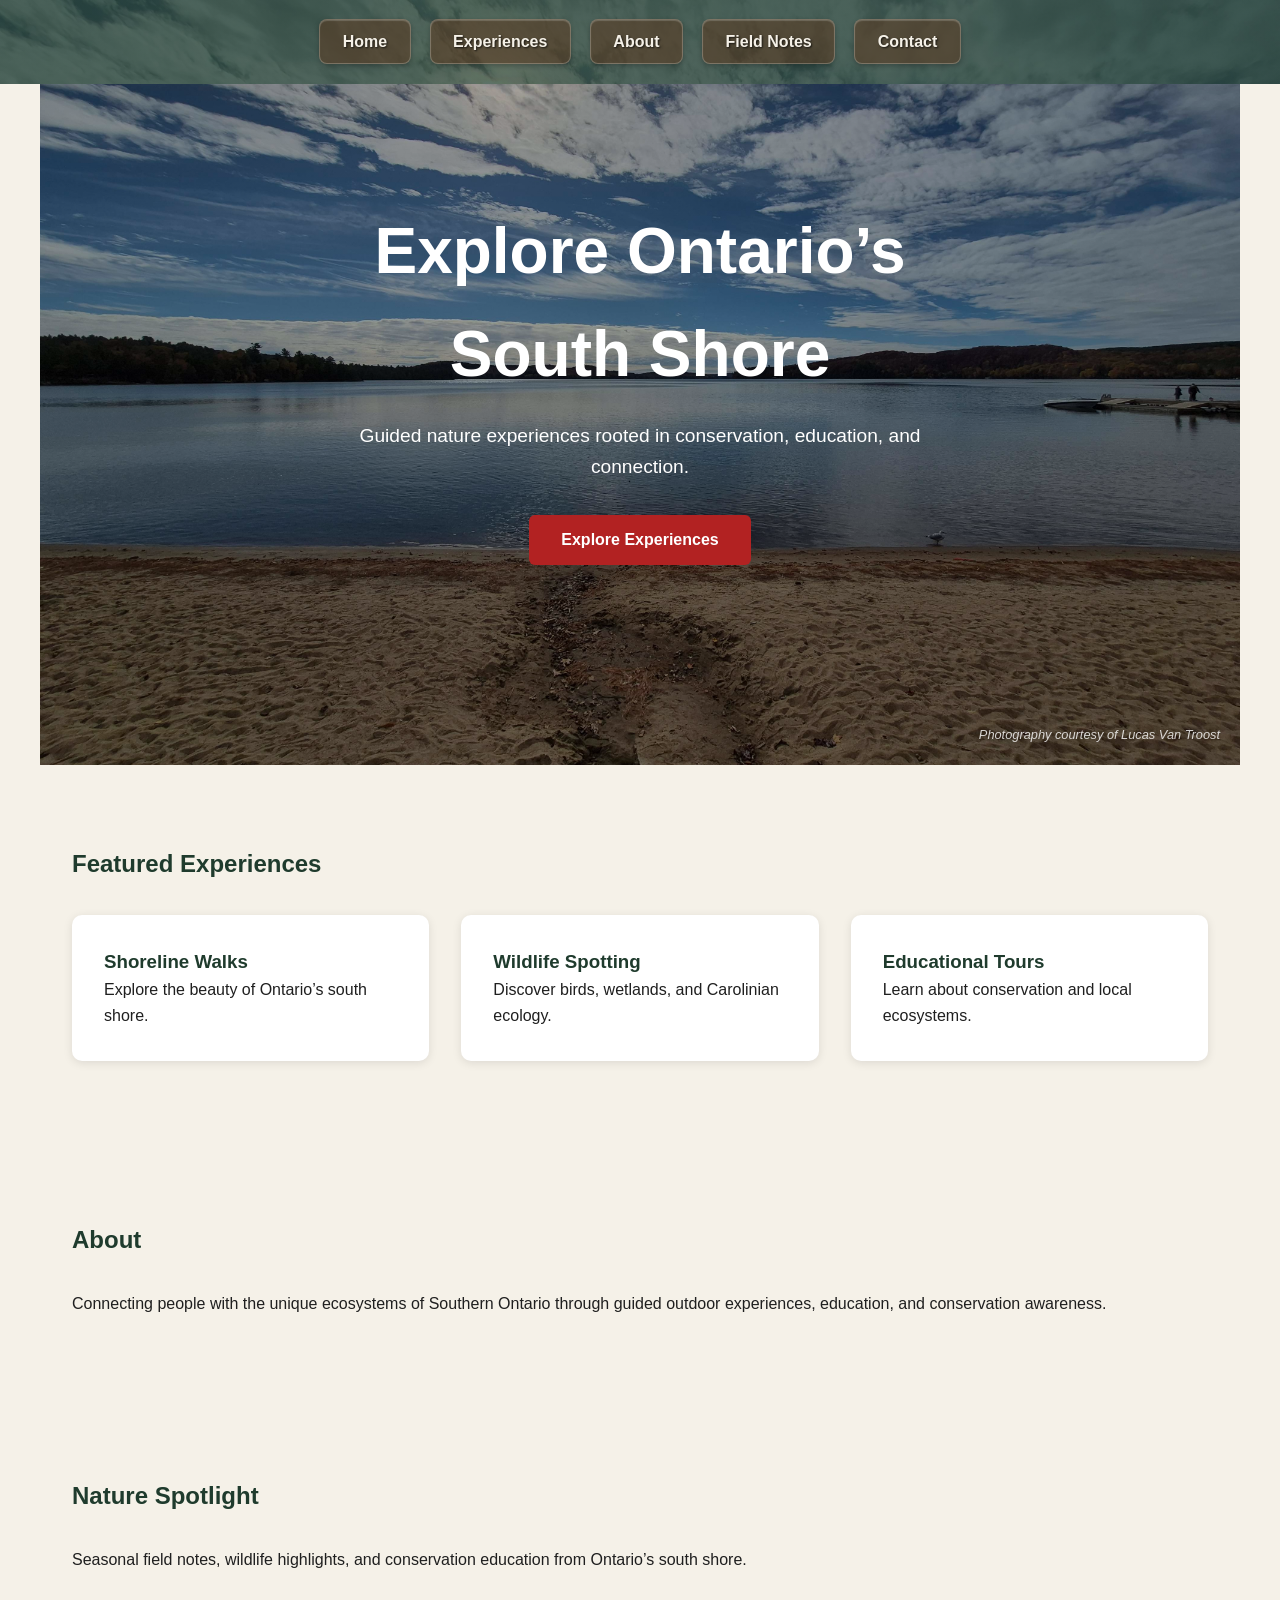
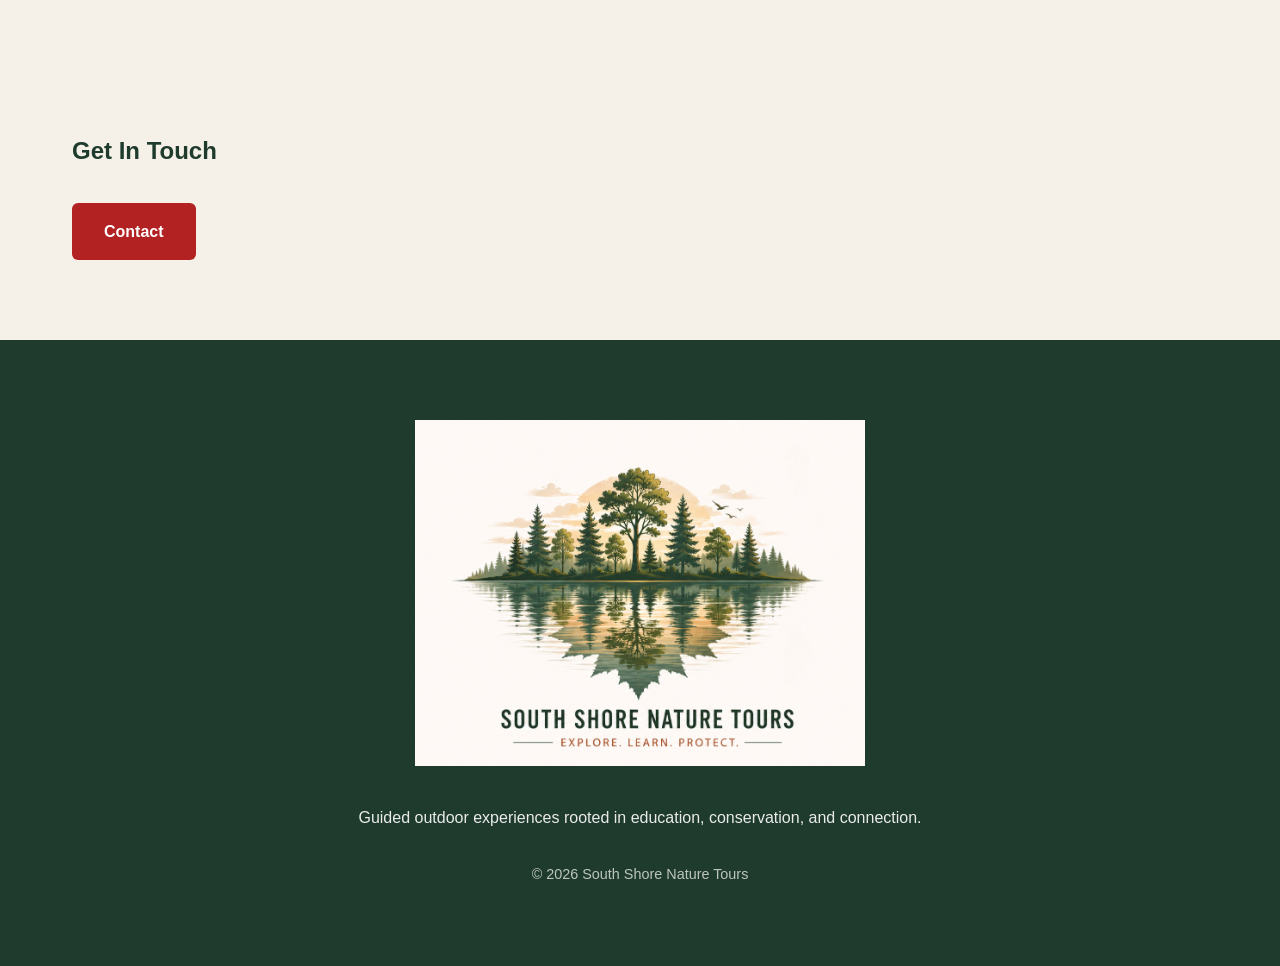
==== commit a5bf9bc2: "Update index.html" ====
--- a/index.html
+++ b/index.html
@@ -167,7 +167,14 @@
     </p>
 
 </footer>
+<script>
+const menuToggle = document.querySelector('.menu-toggle');
+const navLinks = document.querySelector('.nav-links');
 
-</body>
+menuToggle.addEventListener('click', () => {
+    navLinks.classList.toggle('open');
+});
+</script>
+</body>    
 
 </html>
--- a/style.css
+++ b/style.css
@@ -353,62 +353,102 @@
    MOBILE
 ========================= */
 
+.menu-toggle {
+    display: none;
+}
+
 @media (max-width: 768px) {
+
+    /* Hamburger button */
+
+    .menu-toggle {
+        display: block;
+
+        background: #b22222;
+        color: white;
+
+        border: none;
+        border-radius: 8px;
+
+        padding: 0.75rem 1rem;
+
+        font-size: 1.5rem;
+        cursor: pointer;
+
+        margin: 0 auto;
+    }
+
+    /* Navbar */
 
     .navbar {
         flex-direction: column;
-        gap: 1rem;
+        align-items: center;
 
         padding: 1rem;
     }
 
+    /* Menu hidden until hamburger clicked */
+
     .nav-links {
-        flex-wrap: wrap;
-        justify-content: center;
+        display: none;
+
+        flex-direction: column;
+        align-items: center;
+
         gap: 0.75rem;
-    }
+
+        width: 100%;
+
+        margin-top: 1rem;
+    }
+
+    .nav-links.open {
+        display: flex;
+    }
+
+    /* Buttons */
 
     .nav-links a,
     .nav-links a:visited {
-        width: 115px;
-        height: 50px;
-
-        font-size: 0.9rem;
-    }
-
-    .logobanner-img {
-        height: 32px;
-    }
+
+        width: 180px;
+        height: 55px;
+
+        font-size: 1rem;
+    }
+
+    /* Hero */
 
     .hero {
         min-height: 85vh;
-        padding: 9rem 1rem 5rem;
+
+        padding-top: 8rem;
     }
 
     .hero h1 {
-        font-size: 2.4rem;
+        font-size: 2.5rem;
+        line-height: 1.15;
     }
 
     .hero p {
         font-size: 1rem;
     }
 
-    .photo-credit {
-        right: 12px;
-        bottom: 12px;
-
-        font-size: 0.7rem;
-    }
+    /* Cards stack */
 
     .cards {
         flex-direction: column;
     }
 
+    /* Footer */
+
+    .footer-logo {
+        max-width: 300px;
+    }
+
+    /* Social Icons */
+
     .social-links {
         gap: 1.5rem;
     }
-
-    .footer-logo {
-        max-width: 300px;
-    }
-}
+}
--- a/style.css
+++ b/style.css
@@ -353,62 +353,102 @@
    MOBILE
 ========================= */
 
+.menu-toggle {
+    display: none;
+}
+
 @media (max-width: 768px) {
+
+    /* Hamburger button */
+
+    .menu-toggle {
+        display: block;
+
+        background: #b22222;
+        color: white;
+
+        border: none;
+        border-radius: 8px;
+
+        padding: 0.75rem 1rem;
+
+        font-size: 1.5rem;
+        cursor: pointer;
+
+        margin: 0 auto;
+    }
+
+    /* Navbar */
 
     .navbar {
         flex-direction: column;
-        gap: 1rem;
+        align-items: center;
 
         padding: 1rem;
     }
 
+    /* Menu hidden until hamburger clicked */
+
     .nav-links {
-        flex-wrap: wrap;
-        justify-content: center;
+        display: none;
+
+        flex-direction: column;
+        align-items: center;
+
         gap: 0.75rem;
-    }
+
+        width: 100%;
+
+        margin-top: 1rem;
+    }
+
+    .nav-links.open {
+        display: flex;
+    }
+
+    /* Buttons */
 
     .nav-links a,
     .nav-links a:visited {
-        width: 115px;
-        height: 50px;
-
-        font-size: 0.9rem;
-    }
-
-    .logobanner-img {
-        height: 32px;
-    }
+
+        width: 180px;
+        height: 55px;
+
+        font-size: 1rem;
+    }
+
+    /* Hero */
 
     .hero {
         min-height: 85vh;
-        padding: 9rem 1rem 5rem;
+
+        padding-top: 8rem;
     }
 
     .hero h1 {
-        font-size: 2.4rem;
+        font-size: 2.5rem;
+        line-height: 1.15;
     }
 
     .hero p {
         font-size: 1rem;
     }
 
-    .photo-credit {
-        right: 12px;
-        bottom: 12px;
-
-        font-size: 0.7rem;
-    }
+    /* Cards stack */
 
     .cards {
         flex-direction: column;
     }
 
+    /* Footer */
+
+    .footer-logo {
+        max-width: 300px;
+    }
+
+    /* Social Icons */
+
     .social-links {
         gap: 1.5rem;
     }
-
-    .footer-logo {
-        max-width: 300px;
-    }
-}
+}
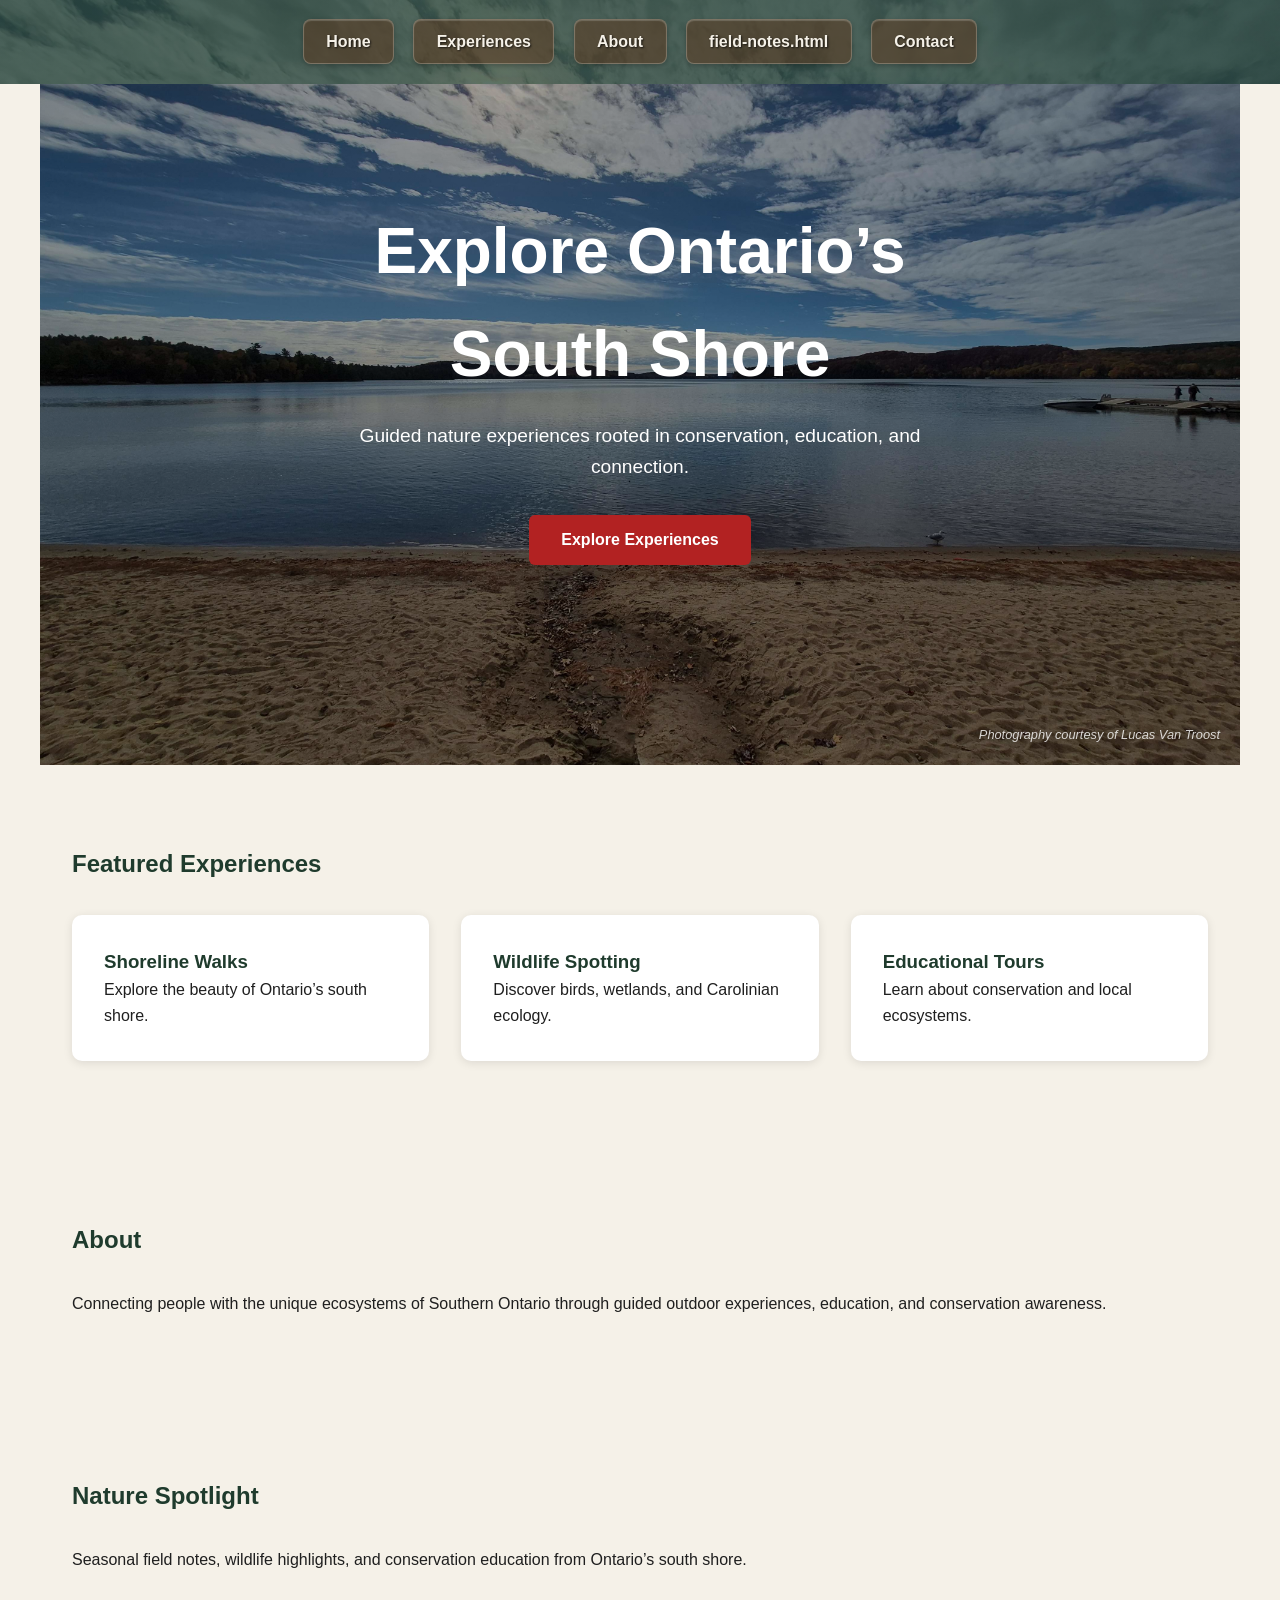
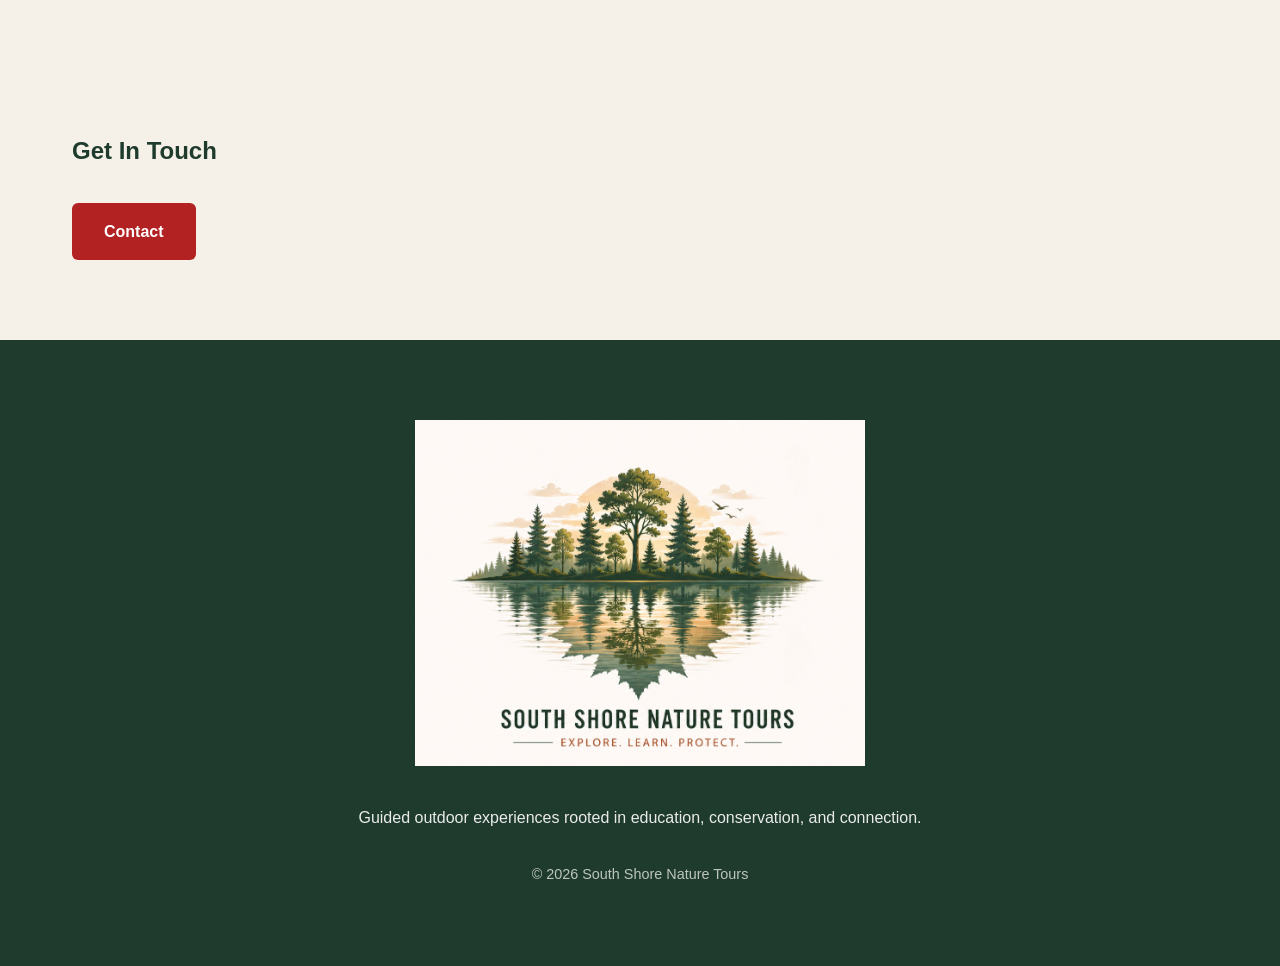
==== commit 06ff8ab7: "Update index.html" ====
--- a/index.html
+++ b/index.html
@@ -45,7 +45,7 @@
                 <li><a href="index.html">Home</a></li>
                 <li><a href="coming-soon.html">Experiences</a></li>
                 <li><a href="about.html">About</a></li>
-                <li><a href="coming-soon.html">Field Notes</a></li>
+                <li><a href="coming-soon.html">field-notes.html</a></li>
                 <li><a href="contact.html">Contact</a></li>
 
             </ul>
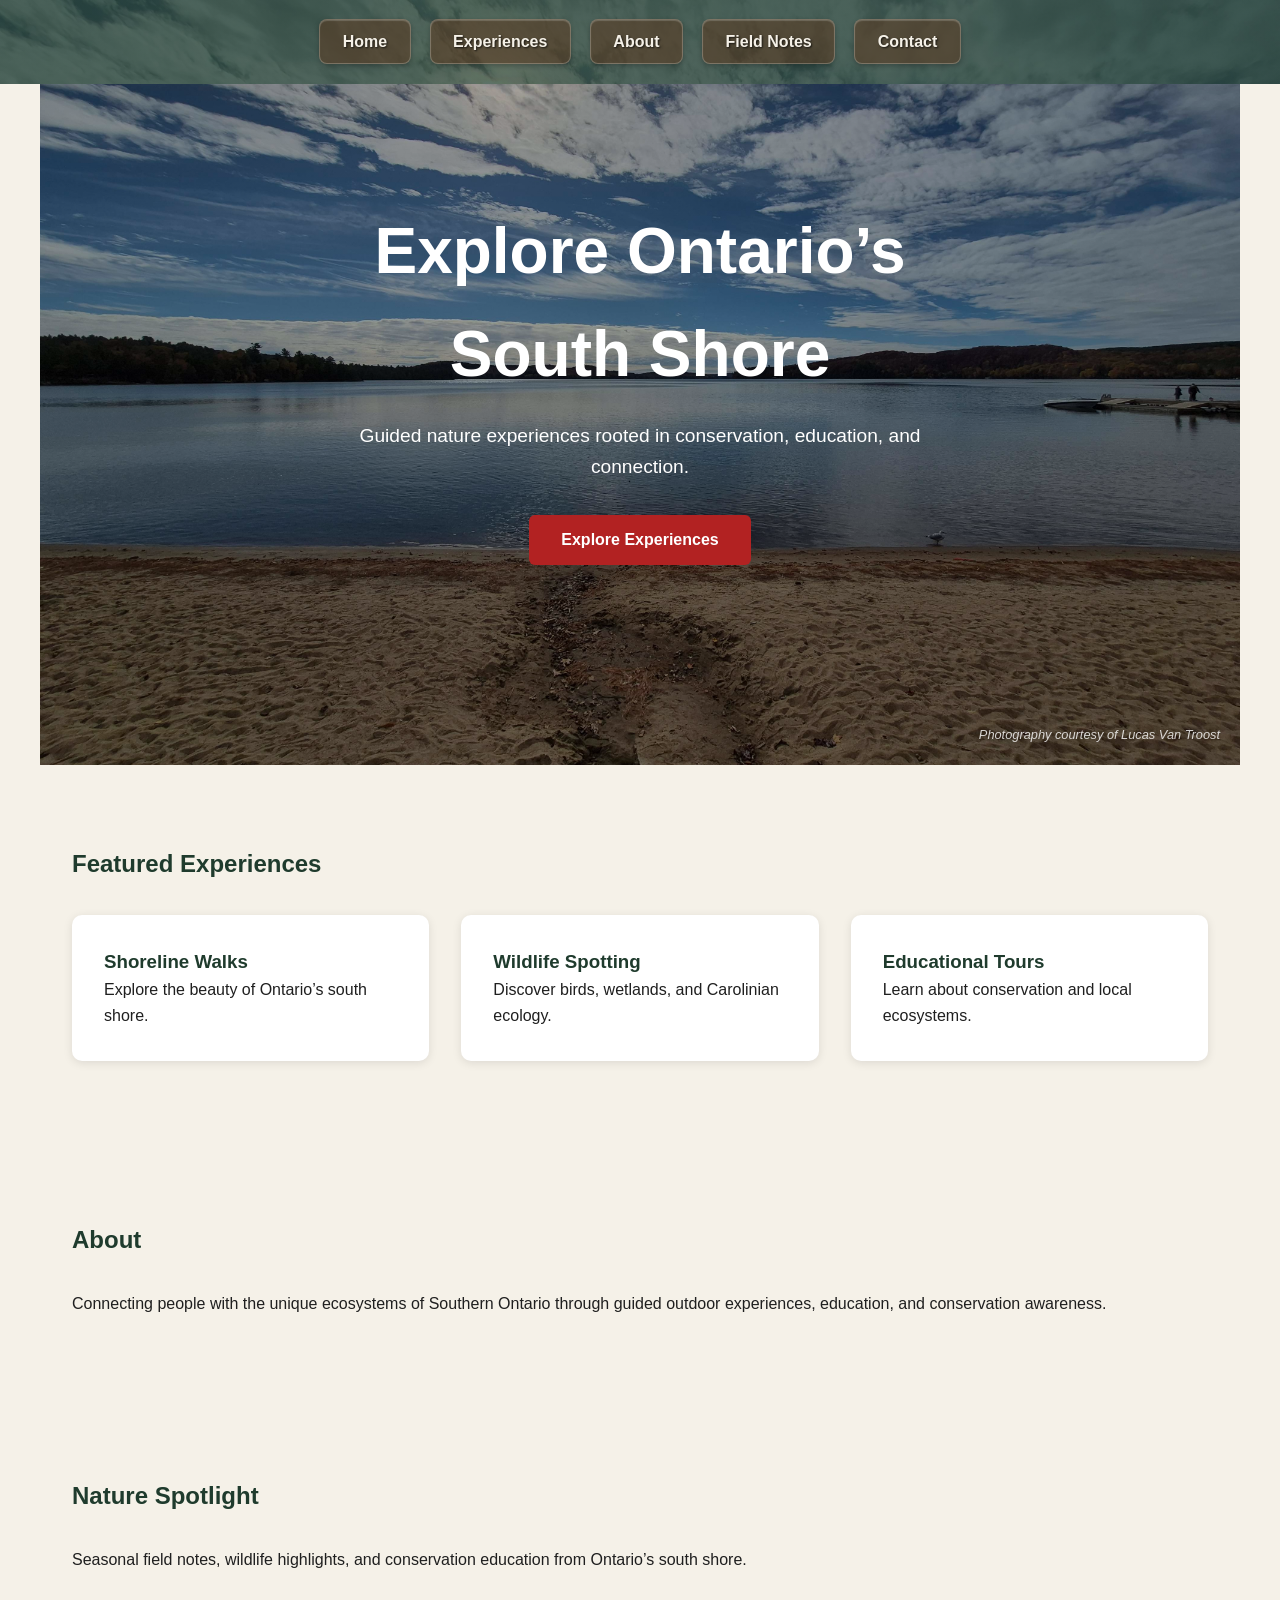
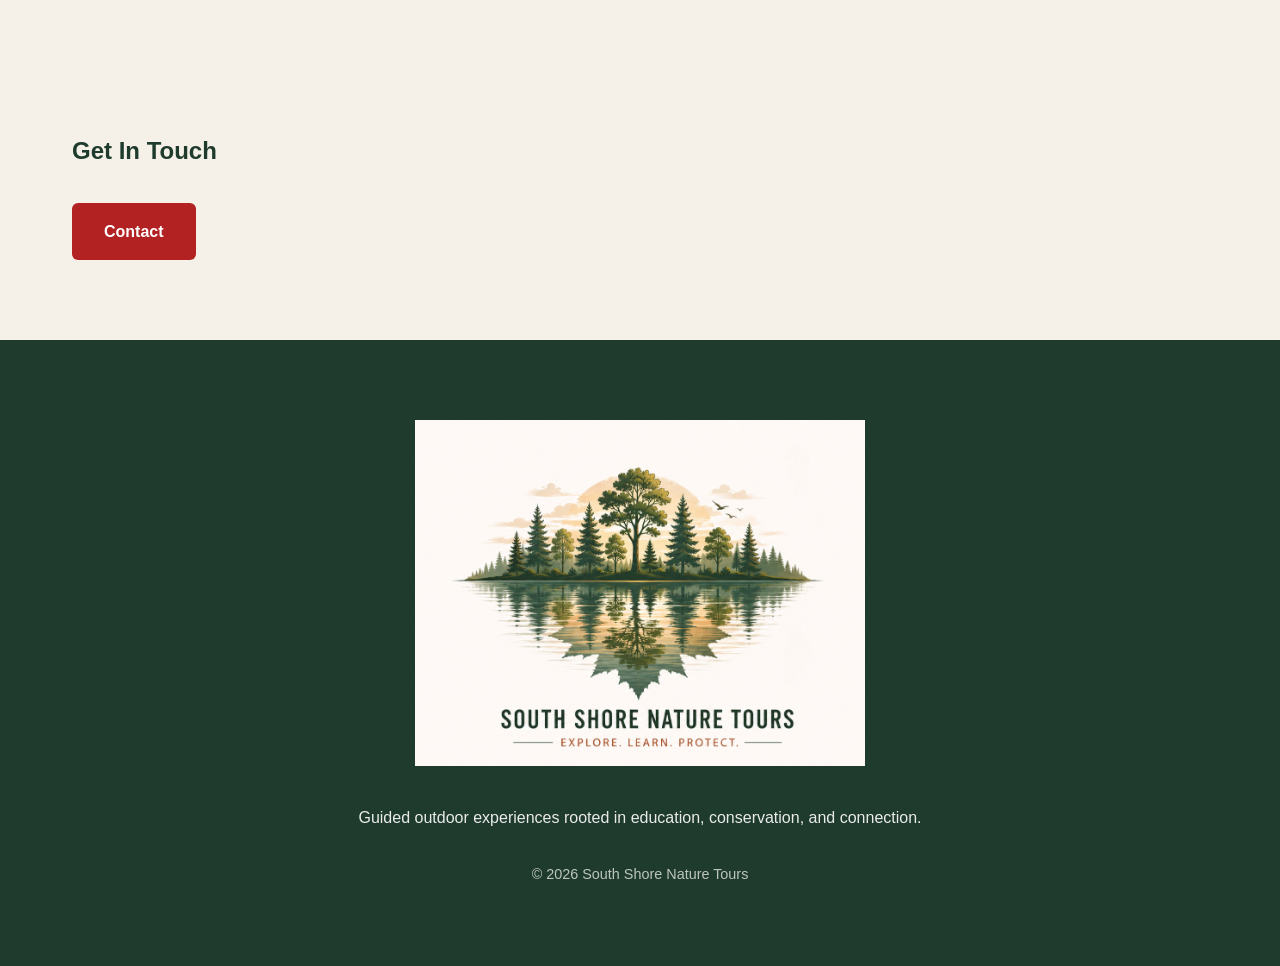
==== commit bc10f05f: "Update index.html" ====
--- a/index.html
+++ b/index.html
@@ -45,7 +45,7 @@
                 <li><a href="index.html">Home</a></li>
                 <li><a href="coming-soon.html">Experiences</a></li>
                 <li><a href="about.html">About</a></li>
-                <li><a href="coming-soon.html">field-notes.html</a></li>
+                <li><a href="field-notes.html">Field Notes</a></li>
                 <li><a href="contact.html">Contact</a></li>
 
             </ul>
